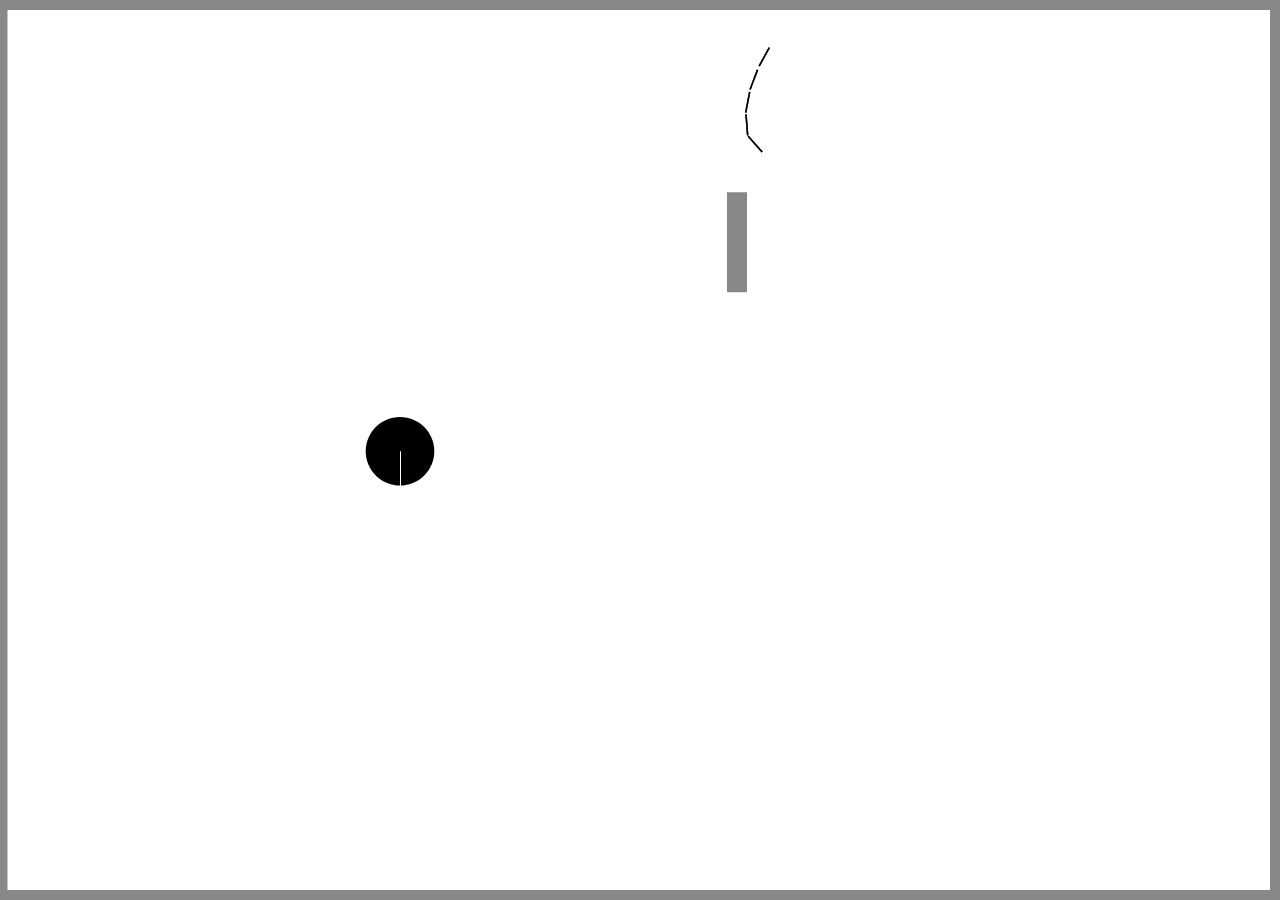
==== marshmallow/index.html @ fcd5e49d "hjkh" ====
<!DOCTYPE html>
<html lang="en">
<head>
  <meta charset="UTF-8">
  <meta name="viewport" content="width=device-width, initial-scale=1.0">
  <meta http-equiv="X-UA-Compatible" content="ie=edge">
  <title>MatterJS</title>

  <link rel="stylesheet" href="css/vendor/normalize.css">
  <link rel="stylesheet" href="css/global.css">
</head>
<body>
  <script src="js/vendor/p5.min.js"></script>
  <script src="js/vendor/matter.min.js"></script>
  <script src="js/sketch.js"></script>
  <script src="js/Box.js"></script>
  <script src="js/Circle.js"></script>
  <script src="js/Rope.js"></script>
</body>
</html>
---- marshmallow/css/global.css ----
/* apply a natural box layout model to all elements, but allowing components to change */
html {
  box-sizing: border-box;
}

*,
*:before,
*:after {
  box-sizing: inherit;
}

body {

}

canvas {
  display: block;
}
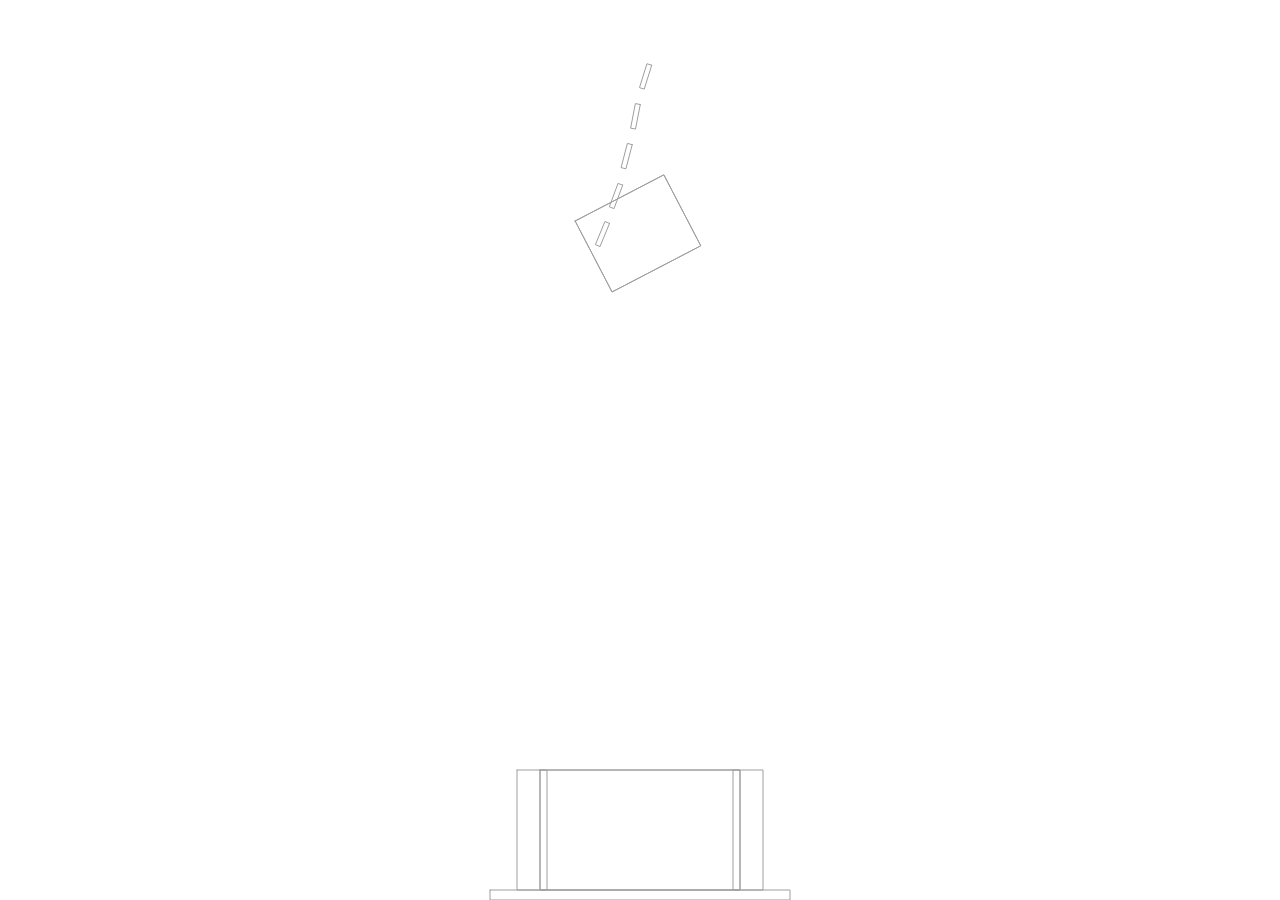
==== commit ea82ad7e: "Cleaned up the code" ====
--- a/marshmallow/index.html
+++ b/marshmallow/index.html
@@ -14,7 +14,5 @@
   <script src="js/vendor/matter.min.js"></script>
   <script src="js/sketch.js"></script>
   <script src="js/Box.js"></script>
-  <script src="js/Circle.js"></script>
-  <script src="js/Rope.js"></script>
 </body>
 </html>
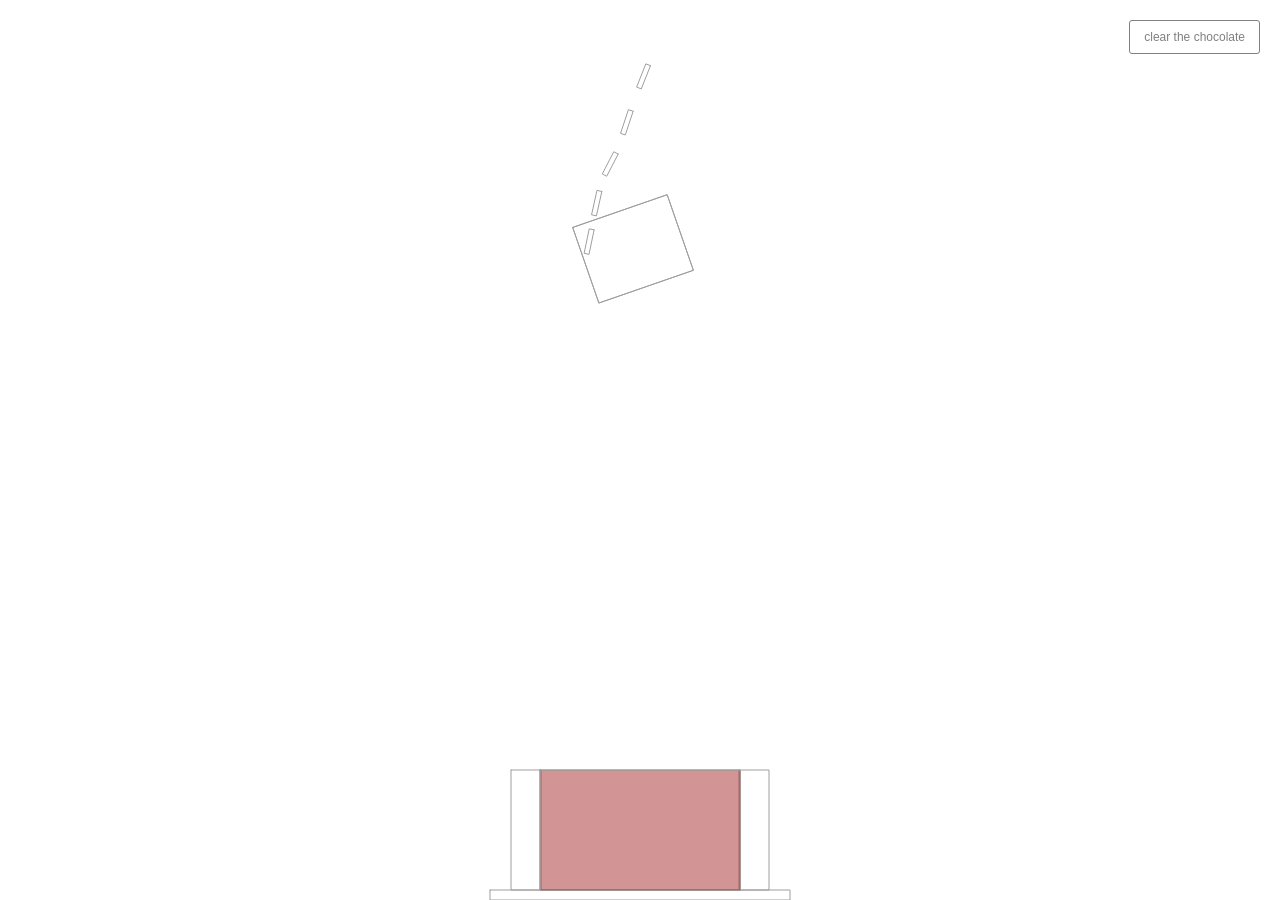
==== commit c10a3451: "More dipping goodness" ====
--- a/marshmallow/index.html
+++ b/marshmallow/index.html
@@ -10,6 +10,7 @@
   <link rel="stylesheet" href="css/global.css">
 </head>
 <body>
+  <button type="button" name="button" class="btn-clear">clear the chocolate</button>
   <script src="js/vendor/p5.min.js"></script>
   <script src="js/vendor/matter.min.js"></script>
   <script src="js/sketch.js"></script>
--- a/marshmallow/css/global.css
+++ b/marshmallow/css/global.css
@@ -15,4 +15,20 @@
 
 canvas {
   display: block;
+  width: 100%;
+  height: 100%;
 }
+
+.btn-clear {
+  position: absolute;
+  top: 20px;
+  right: 20px;
+  background: transparent;
+  border: 1px solid grey;
+  border-radius: 3px;
+  font-size: 12px;
+  padding: 10px 14px 8px;
+  color: grey;
+  cursor: pointer;
+  outline: none;
+}
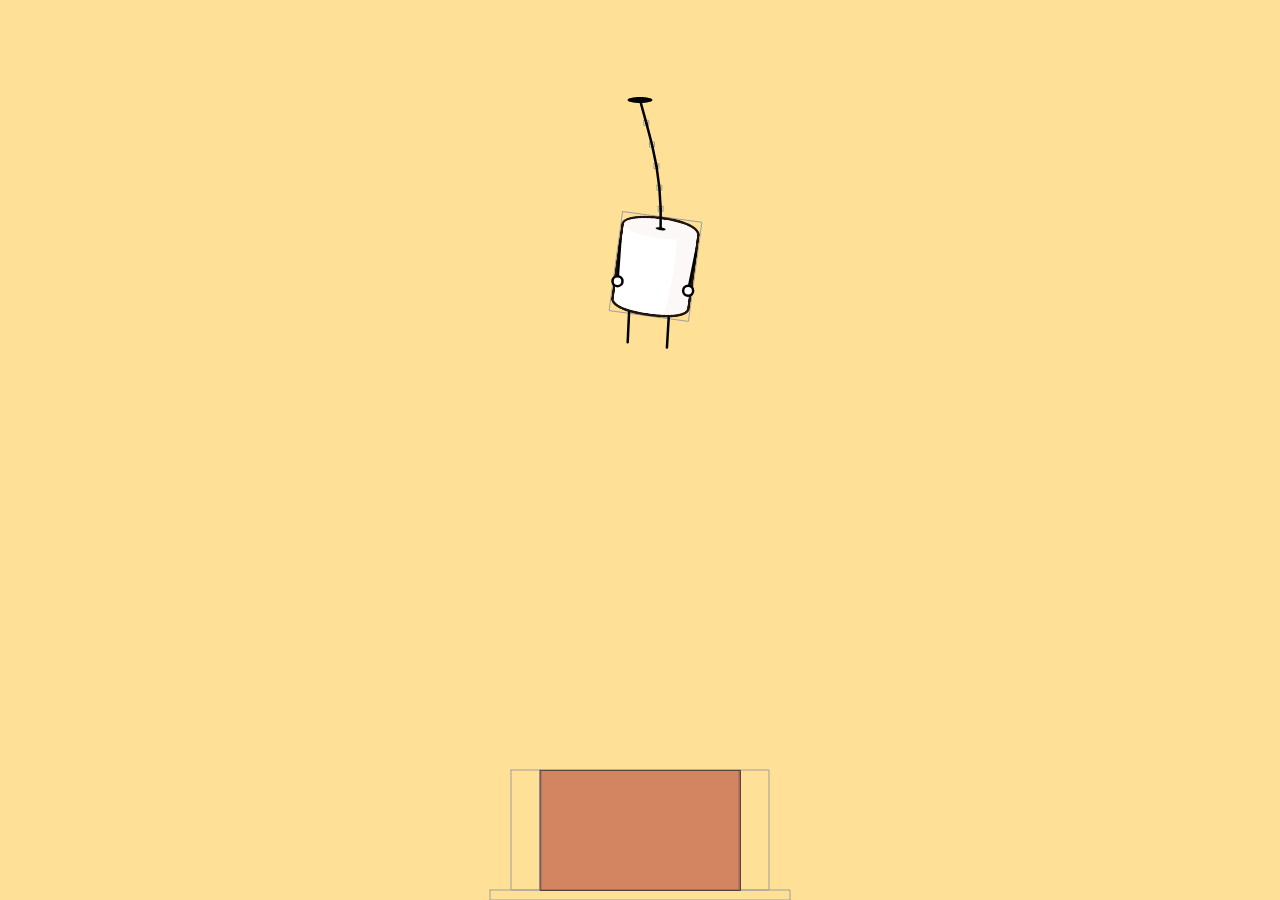
==== commit 64d266e0: "First sprite attached" ====
--- a/marshmallow/index.html
+++ b/marshmallow/index.html
@@ -13,7 +13,7 @@
   <button type="button" name="button" class="btn-clear">clear the chocolate</button>
   <script src="js/vendor/p5.min.js"></script>
   <script src="js/vendor/matter.min.js"></script>
+  <script src="js/Box.js"></script>
   <script src="js/sketch.js"></script>
-  <script src="js/Box.js"></script>
 </body>
 </html>
--- a/marshmallow/css/global.css
+++ b/marshmallow/css/global.css
@@ -10,7 +10,7 @@
 }
 
 body {
-
+  background: #fee096;
 }
 
 canvas {
@@ -31,4 +31,5 @@
   color: grey;
   cursor: pointer;
   outline: none;
+  display: none;
 }
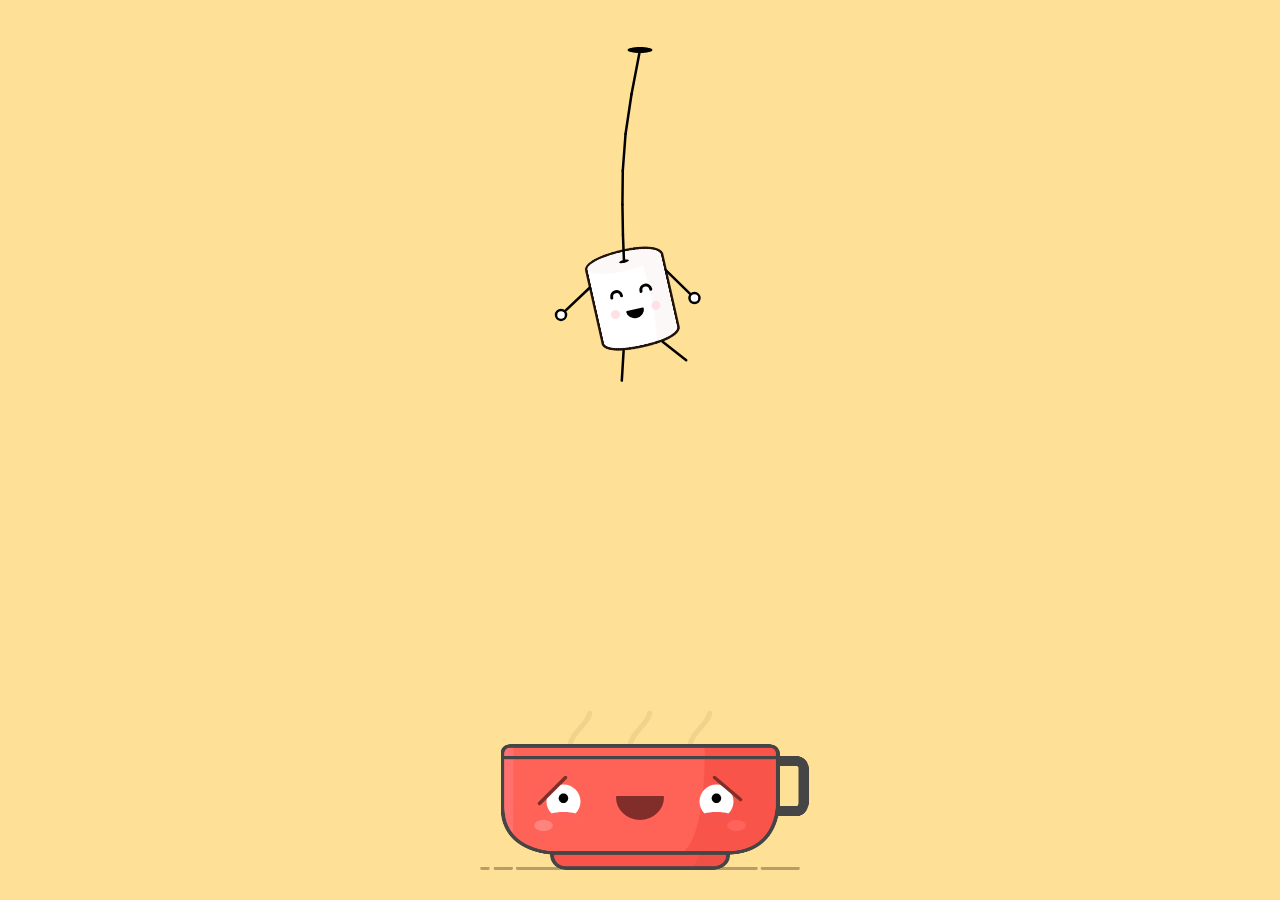
==== commit 8bdf82f7: "Made responsive" ====
--- a/marshmallow/index.html
+++ b/marshmallow/index.html
@@ -10,10 +10,8 @@
   <link rel="stylesheet" href="css/global.css">
 </head>
 <body>
-  <button type="button" name="button" class="btn-clear">clear the chocolate</button>
   <script src="js/vendor/p5.min.js"></script>
   <script src="js/vendor/matter.min.js"></script>
-  <script src="js/Box.js"></script>
   <script src="js/sketch.js"></script>
 </body>
 </html>
--- a/marshmallow/css/global.css
+++ b/marshmallow/css/global.css
@@ -18,18 +18,3 @@
   width: 100%;
   height: 100%;
 }
-
-.btn-clear {
-  position: absolute;
-  top: 20px;
-  right: 20px;
-  background: transparent;
-  border: 1px solid grey;
-  border-radius: 3px;
-  font-size: 12px;
-  padding: 10px 14px 8px;
-  color: grey;
-  cursor: pointer;
-  outline: none;
-  display: none;
-}
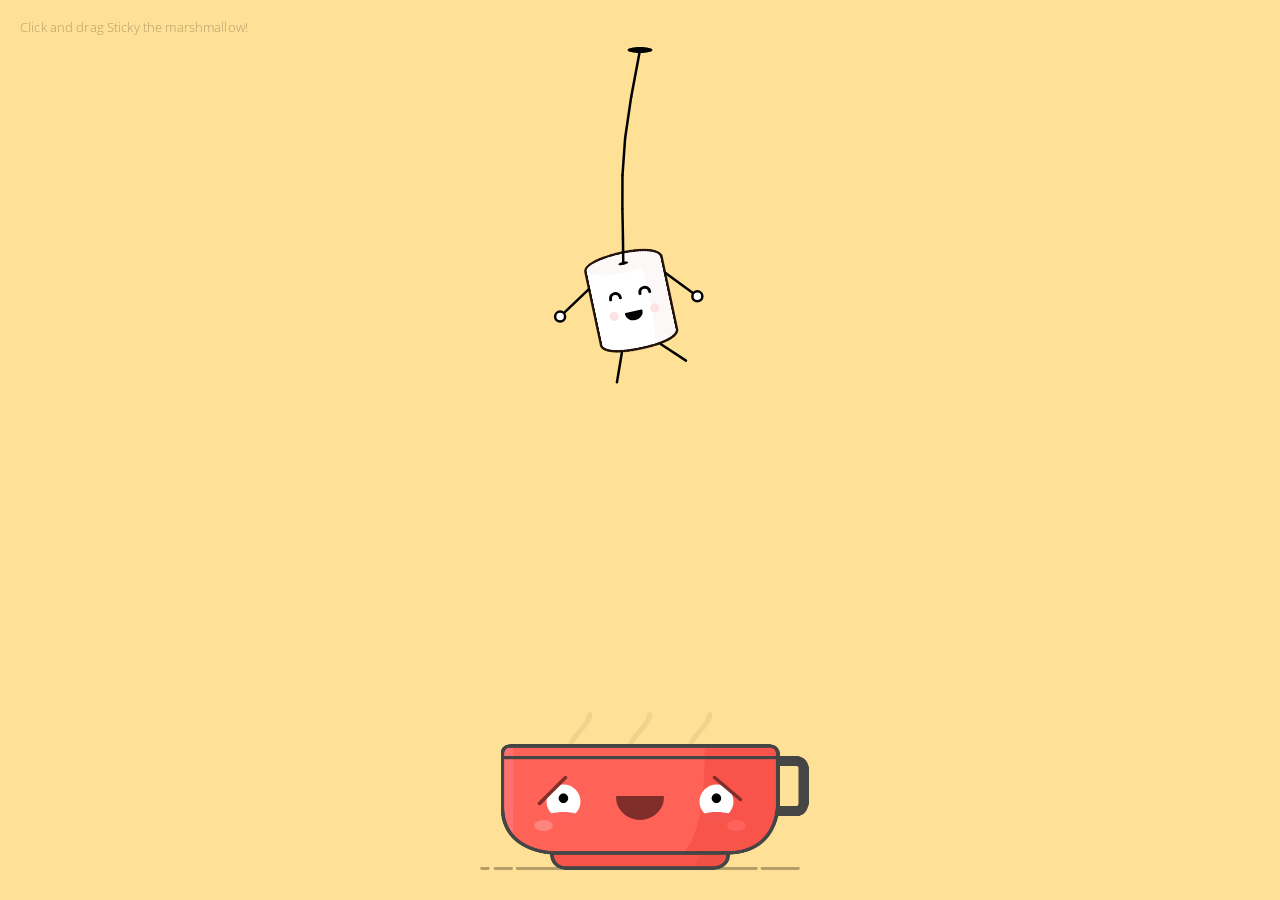
==== commit b20dbf1b: "Final push" ====
--- a/marshmallow/index.html
+++ b/marshmallow/index.html
@@ -6,10 +6,13 @@
   <meta http-equiv="X-UA-Compatible" content="ie=edge">
   <title>MatterJS</title>
 
+  <link href="https://fonts.googleapis.com/css?family=Open+Sans:300i,400,600" rel="stylesheet">
   <link rel="stylesheet" href="css/vendor/normalize.css">
   <link rel="stylesheet" href="css/global.css">
 </head>
 <body>
+  <div class="instructions">Click and drag Sticky the marshmallow!</div>
+  <div class="height-warning"></div>
   <script src="js/vendor/p5.min.js"></script>
   <script src="js/vendor/matter.min.js"></script>
   <script src="js/sketch.js"></script>
--- a/marshmallow/css/global.css
+++ b/marshmallow/css/global.css
@@ -18,3 +18,42 @@
   width: 100%;
   height: 100%;
 }
+
+.height-warning {
+  width: 100%;
+  height: 100%;
+  position: absolute;
+  top: 0;
+  left: 0;
+  background: #fee096 url(../img/height.png) center no-repeat;
+  background-size: auto 40%;
+  opacity: 0;
+  transition: opacity 0.4s;
+  pointer-events: none;
+  z-index: 10;
+}
+
+@media(max-height: 499px) {
+  .height-warning {
+    opacity: 1;
+  }
+}
+
+.instructions {
+  display: none;
+}
+
+@media(min-width: 768px) {
+  .instructions {
+    z-index: 5;
+    position: absolute;
+    top: 20px;
+    left: 20px;
+    color: #b79e6a;
+    display: block;
+    font-family: 'Open Sans', sans-serif;
+    font-weight: 300;
+    font-size: 13px;
+    letter-spacing: 0.010em;
+  }
+}
